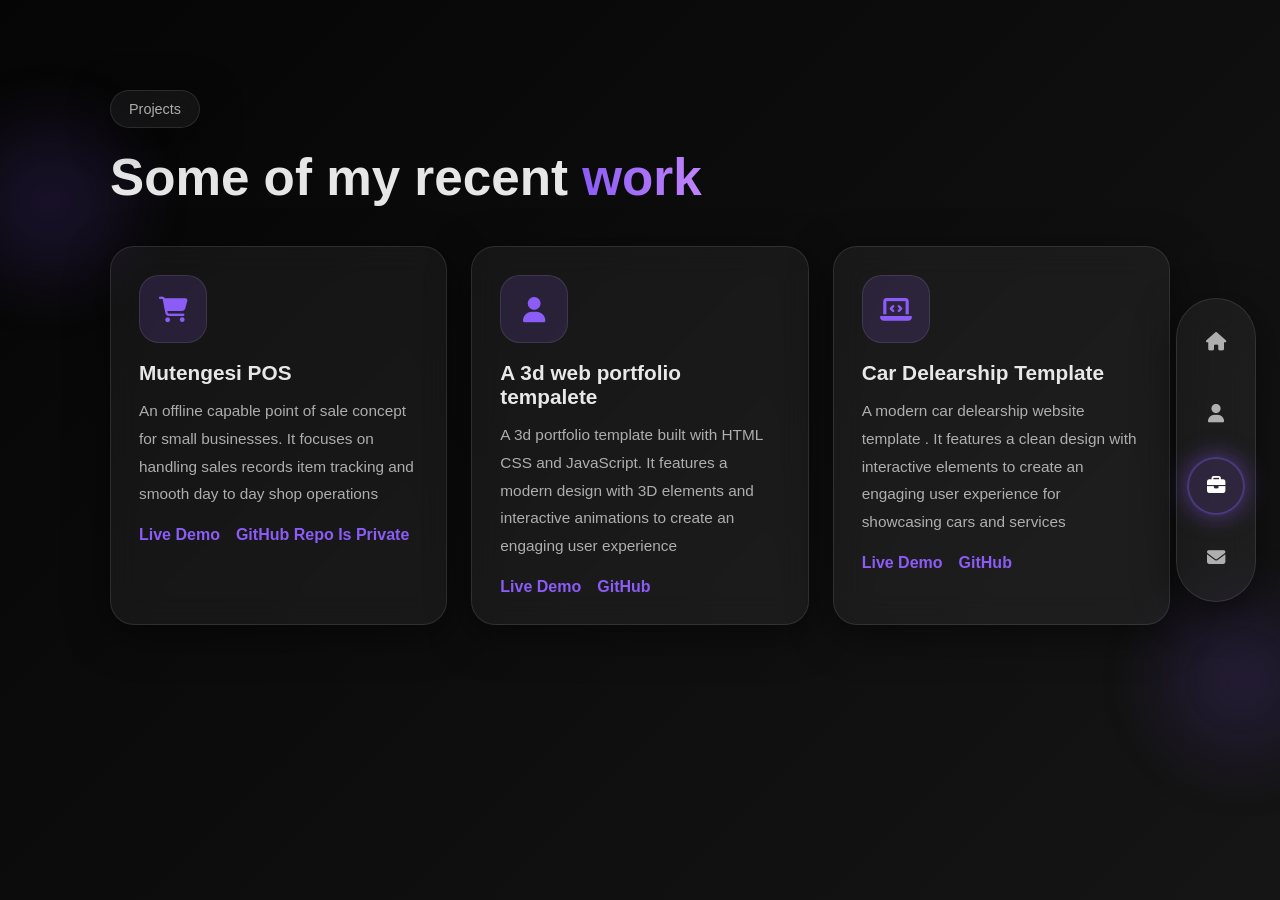
==== projects.html @ f09b7370 "first commit" ====
<!DOCTYPE html>
<html lang="en">
<head>
    <meta charset="UTF-8">
    <meta name="viewport" content="width=device-width, initial-scale=1.0">
    <title>Projects | Ghost Portfolio</title>
    <link rel="stylesheet" href="main.css">
    <link
        rel="stylesheet"
        href="https://cdnjs.cloudflare.com/ajax/libs/font-awesome/6.5.0/css/all.min.css"
    >
</head>
<body>
    
    <nav class="nav-bar" aria-label="Main navigation">
        <a href="index.html" class="nav-item">
            <i class="fa-solid fa-house"></i>
            <span class="tooltip">Home</span>
        </a>

        <a href="about.html" class="nav-item">
            <i class="fa-solid fa-user"></i>
            <span class="tooltip">About</span>
        </a>

        <a href="projects.html" class="nav-item active" aria-current="page">
            <i class="fa-solid fa-briefcase"></i>
            <span class="tooltip">Projects</span>
        </a>

        <a href="contact.html" class="nav-item">
            <i class="fa-solid fa-envelope"></i>
            <span class="tooltip">Contact</span>
        </a>
    </nav>

    <main class="page-section inner-page">
        <section class="page-header">
            <p class="section-tag glass-card">Projects</p>
            <h1 class="section-title">
                Some of my recent <span class="highlight">work</span>
            </h1>
          
        </section>

        <!-- CSS Grid layout for project cards -->
        <section class="projects-grid">
            <article class="project-card glass-card">
                <div class="project-image">
                    <i class="fa-solid fa-cart-shopping"></i>
                </div>
                <h2>Mutengesi POS</h2>
                <p class="body-text small-text">
                    An offline capable point of sale concept for small businesses.
                    It focuses on handling sales records item tracking and
                    smooth day to day shop operations
                </p>
                <div class="project-links">
                    <a href="https://mutengesi.vercel.app/home" target="_blank" rel="noopener noreferrer">Live Demo</a>
                    <a href="#" target="_blank" rel="noopener noreferrer">GitHub Repo Is Private</a>
                </div>
            </article>

            <article class="project-card glass-card">
                <div class="project-image">
                    <i class="fa-solid fa-user"></i>
                </div>
                <h2>A 3d web portfolio tempalete</h2>
                <p class="body-text small-text">
                  A 3d portfolio template built with HTML CSS and JavaScript. It features a modern design with 3D elements and interactive animations to create an engaging user experience
                </p>
                <div class="project-links">
                    <a href="https://ghostlio.vercel.app/" target="_blank" rel="noopener noreferrer">Live Demo</a>
                    <a href="https://github.com/Stile-1473/3D-Portfolio-Template" target="_blank" rel="noopener noreferrer">GitHub</a>
                </div>
            </article>

            <article class="project-card glass-card">
                <div class="project-image">
                    <i class="fa-solid fa-laptop-code"></i>
                </div>
                <h2>Car Delearship Template</h2>
                <p class="body-text small-text">
                   A modern car delearship website template . It features a clean design with interactive elements to create an engaging user experience for showcasing cars and services
                </p>
                <div class="project-links">
                    <a href="https://car-delearship-temp.vercel.app/" target="_blank" rel="noopener noreferrer">Live Demo</a>
                    <a href="https://github.com/Stile-1473/Car-Delearship-Temp" target="_blank" rel="noopener noreferrer">GitHub</a>
                </div>
            </article>
        </section>
    </main>
</body>
</html>
---- main.css ----
:root {
    --bg-gradient: linear-gradient(135deg, #050505, #0d0d0d, #151515);
    --glass-bg: rgba(255, 255, 255, 0.05);
    --glass-border: rgba(255, 255, 255, 0.1);
    --glass-blur: blur(16px);
    --accent-primary: #8b5cf6;
    --accent-hover: #7c3aed;
    --accent-soft: rgba(139, 92, 246, 0.15);
    --accent-glow: rgba(139, 92, 246, 0.5);
    --text-primary: rgba(255, 255, 255, 0.9);
    --text-secondary: rgba(255, 255, 255, 0.65);
    --shadow: 0 10px 40px rgba(0, 0, 0, 0.5);
    --glow: 0 0 25px var(--accent-glow);
    --transition: all 0.3s ease;
}

/* resetting all the defaults of box model..of every element in broweser to zero */
* {
    margin: 0;
    padding: 0;
    box-sizing: border-box;
}

/* setting a smooth scroll */
html {
    scroll-behavior: smooth;
}

/* addinmg a black background to the body of the website */
body {
    min-height: 100vh;
    background: var(--bg-gradient);
    color: var(--text-primary);
    font-family: "Segoe UI", Tahoma, Geneva, Verdana, sans-serif;
    position: relative;
    overflow-x: hidden;
}

/* creating glow like globes in the background */
body::before,
body::after {
    content: "";
    position: fixed;
    width: 260px;
    height: 260px;
    border-radius: 50%;
    background: radial-gradient(circle, rgba(109, 67, 206, 0.2), transparent 65%);
    filter: blur(18px);
    z-index: -1;
    pointer-events: none;
}

body::before {
    top: 8%;
    left: -80px;
}

body::after {
    right: -90px;
    bottom: 10%;
}


img {
    max-width: 100%;
    display: block;
}

a {
    color: inherit;
}

/* glass like card desing  */
.glass-card {
    background: var(--glass-bg);
    border: 1px solid var(--glass-border);
    backdrop-filter: var(--glass-blur);
    -webkit-backdrop-filter: var(--glass-blur);
    box-shadow: var(--shadow);
}

.page-section {
    padding: 80px 110px;
}

.inner-page {
    padding-top: 90px;
    padding-bottom: 90px;
}

.page-header {
    max-width: 760px;
    margin-bottom: 40px;
}

.section-tag,
.hero-badge {
    display: inline-block;
    padding: 10px 18px;
    border-radius: 999px;
    font-size: 0.9rem;
    color: var(--text-secondary);
    margin-bottom: 22px;
}

.section-title,
.hero-title {
    color: var(--text-primary);
    line-height: 1.1;
    margin-bottom: 20px;
}

.section-title {
    font-size: clamp(2.1rem, 4vw, 3.6rem);
}

.section-intro,
.body-text,
.hero-text {
    color: var(--text-secondary);
    line-height: 1.8;
}

.small-text {
    font-size: 0.96rem;
}

.card-title {
    font-size: 1.4rem;
    margin-bottom: 18px;
}

.content-card,
.summary-card,
.skill-card,
.timeline-item,
.project-card,
.contact-form {
    border-radius: 24px;
}

.content-card,
.summary-card,
.timeline-item,
.project-card,
.contact-form {
    padding: 28px;
}

.highlight {
    background: linear-gradient(90deg, #8b5cf6, #c084fc);
    -webkit-background-clip: text;
    -webkit-text-fill-color: transparent;
    background-clip: text;
}

/* buttons design */
.btn {
    display: inline-flex;
    align-items: center;
    justify-content: center;
    min-width: 150px;
    padding: 13px 24px;
    border-radius: 999px;
    text-decoration: none;
    font-size: 0.95rem;
    font-weight: 600;
    transition: var(--transition);
    border: 1px solid transparent;
}

.btn-primary {
    background: var(--accent-primary);
    color: #ffffff;
    box-shadow: 0 0 16px rgba(139, 92, 246, 0.35);
}

.btn-primary:hover {
    background: var(--accent-hover);
    transform: translateY(-3px);
    box-shadow: var(--glow);
}

.btn-outline {
    background: transparent;
    border-color: var(--glass-border);
    color: var(--text-primary);
}

.btn-outline:hover {
    background: var(--accent-soft);
    border-color: var(--accent-primary);
    box-shadow: var(--glow);
    transform: translateY(-3px);
}

/* navigation bar design*/
.nav-bar {
    position: fixed;
    top: 50%;
    right: 24px;
    transform: translateY(-50%);
    display: flex;
    flex-direction: column;
    gap: 14px;
    padding: 14px 10px;
    background: var(--glass-bg);
    border: 1px solid var(--glass-border);
    backdrop-filter: var(--glass-blur);
    -webkit-backdrop-filter: var(--glass-blur);
    border-radius: 999px;
    box-shadow: var(--shadow);
    z-index: 1000;
}

.nav-item {
    width: 58px;
    height: 58px;
    position: relative;
    display: flex;
    align-items: center;
    justify-content: center;
    border-radius: 50%;
    text-decoration: none;
    color: var(--text-secondary);
    transition: var(--transition);
}

.nav-item i {
    font-size: 1.15rem;
}

.nav-item:hover {
    color: var(--text-primary);
    background: var(--accent-soft);
    box-shadow: var(--glow);
    transform: translateX(-6px) scale(1.04);
}

.nav-item.active {
    color: #ffffff;
    background: var(--accent-soft);
    border: 2px solid rgba(139, 92, 246, 0.35);
    box-shadow: var(--glow);
}

.tooltip {
    position: absolute;
    top: 50%;
    right: 72px;
    transform: translateY(-50%) translateX(10px);
    padding: 10px 14px;
    border-radius: 999px;
    background: rgba(15, 15, 15, 0.95);
    border: 1px solid var(--glass-border);
    color: var(--text-primary);
    white-space: nowrap;
    font-size: 0.8rem;
    opacity: 0;
    pointer-events: none;
    transition: var(--transition);
}

.tooltip::after {
    content: "";
    position: absolute;
    top: 50%;
    right: -6px;
    width: 10px;
    height: 10px;
    transform: translateY(-50%) rotate(45deg);
    background: rgba(15, 15, 15, 0.95);
    border-top: 1px solid var(--glass-border);
    border-right: 1px solid var(--glass-border);
}

.nav-item:hover .tooltip {
    opacity: 1;
    transform: translateY(-50%) translateX(0);
}

/* hero sec*/
.hero-section {
    min-height: 100vh;
    display: grid;
    grid-template-columns: 1.15fr 0.85fr;
    align-items: center;
    gap: 42px;
}

.hero-content {
    max-width: 690px;
}

.hero-title {
    font-size: clamp(2.8rem, 6vw, 5.1rem);
}

.hero-text {
    max-width: 580px;
    margin-bottom: 30px;
    font-size: 1rem;
}

.hero-buttons {
    display: flex;
    flex-wrap: wrap;
    gap: 16px;
}

.hero-visual {
    display: flex;
    justify-content: center;
}

.profile-card {
    width: 100%;
    max-width: 340px;
    padding: 30px 24px;
    border-radius: 28px;
    text-align: center;
}

.profile-photo-frame {
    width: 150px;
    height: 150px;
    margin: 0 auto 22px;
    padding: 6px;
    border-radius: 50%;
    background: linear-gradient(135deg, rgba(140, 109, 214, 0.212), rgba(197, 142, 142, 0.08));
    box-shadow: var(--glow);
}

.profile-avatar-icon {
    width: 100%;
    height: 100%;
    display: grid;
    place-items: center;
    border-radius: 50%;
    background: rgba(255, 255, 255, 0.04);
    color: var(--accent-primary);
    font-size: 3.5rem;
}

.profile-card h2 {
    font-size: 1.55rem;
    margin-bottom: 8px;
}

.profile-card p {
    color: var(--text-secondary);
    margin-bottom: 22px;
}

.mini-info {
    display: grid;
    grid-template-columns: repeat(2, 1fr);
    gap: 14px;
}

.info-box {
    padding: 14px 12px;
    border-radius: 16px;
    background: rgba(255, 255, 255, 0.03);
    border: 1px solid var(--glass-border);
}

.info-box span {
    display: block;
    margin-bottom: 6px;
    color: var(--text-secondary);
    font-size: 0.78rem;
}

.info-box strong {
    font-size: 0.95rem;
}

/* About page */
.about-layout {
    display: grid;
    grid-template-columns: 1.2fr 0.8fr;
    gap: 24px;
    margin-bottom: 34px;
}

.about-summary {
    display: grid;
    gap: 24px;
}

.feature-icon {
    color: var(--accent-primary);
    font-size: 1.5rem;
    margin-bottom: 16px;
}

.skills-section,
.timeline-section {
    margin-top: 34px;
}

.section-heading {
    max-width: 680px;
    margin-bottom: 22px;
}

.skills-grid {
    display: grid;
    grid-template-columns: repeat(2, 1fr);
    gap: 20px;
}

.skill-card {
    padding: 22px;
}

.skill-header {
    display: flex;
    align-items: center;
    justify-content: space-between;
    margin-bottom: 12px;
    color: var(--text-primary);
    font-weight: 600;
}

.skill-bar {
    width: 100%;
    height: 12px;
    border-radius: 999px;
    background: rgba(255, 255, 255, 0.06);
    overflow: hidden;
    border: 1px solid rgba(255, 255, 255, 0.05);
}

.skill-bar span {
    display: block;
    height: 100%;
    border-radius: inherit;
    background: linear-gradient(90deg, var(--accent-primary), #b794f6);
    box-shadow: 0 0 12px rgba(139, 92, 246, 0.35);
}

.timeline {
    display: grid;
    gap: 20px;
}

.timeline-item {
    position: relative;
    padding-left: 32px;
}

.timeline-item::before {
    content: "";
    position: absolute;
    top: 33px;
    left: 14px;
    width: 2px;
    height: calc(100% - 12px);
    background: linear-gradient(var(--accent-primary), transparent);
}

.timeline-item:last-child::before {
    display: none;
}

.timeline-item::after {
    content: "";
    position: absolute;
    top: 26px;
    left: 8px;
    width: 14px;
    height: 14px;
    border-radius: 50%;
    background: var(--accent-primary);
    box-shadow: var(--glow);
}

.timeline-year {
    display: inline-block;
    margin-bottom: 10px;
    color: var(--accent-primary);
    font-size: 0.88rem;
    font-weight: 700;
    text-transform: uppercase;
    letter-spacing: 0.06em;
}

.timeline-item h3 {
    margin-bottom: 10px;
}

/* Projects page */
.projects-grid {
    display: grid;
    grid-template-columns: repeat(3, minmax(0, 1fr));
    gap: 24px;
}

.project-card {
    transition: var(--transition);
}

.project-card:hover {
    transform: translateY(-6px);
    box-shadow: var(--glow);
}

.project-image {
    width: 68px;
    height: 68px;
    display: grid;
    place-items: center;
    margin-bottom: 18px;
    border-radius: 20px;
    background: var(--accent-soft);
    border: 1px solid var(--glass-border);
}

.project-image i {
    font-size: 1.6rem;
    color: var(--accent-primary);
}

.project-card h2 {
    font-size: 1.3rem;
    margin-bottom: 12px;
}

.project-links {
    display: flex;
    flex-wrap: wrap;
    gap: 16px;
    margin-top: 18px;
}

.project-links a {
    color: var(--accent-primary);
    text-decoration: none;
    font-weight: 600;
}

.project-links a:hover {
    color: #c084fc;
}

/* Contact page */
.contact-layout {
    display: grid;
    grid-template-columns: 0.9fr 1.1fr;
    gap: 28px;
    align-items: start;
}

.contact-info-panel {
    display: grid;
    gap: 22px;
}

.contact-links {
    display: grid;
    gap: 14px;
}

.contact-link {
    display: flex;
    align-items: center;
    gap: 12px;
    padding: 16px 18px;
    border-radius: 20px;
    text-decoration: none;
    color: var(--text-primary);
    transition: var(--transition);
}

.contact-link:hover {
    transform: translateY(-4px);
    box-shadow: var(--glow);
}

.contact-link i {
    color: var(--accent-primary);
    font-size: 1.05rem;
}

.form-group {
    display: flex;
    flex-direction: column;
    margin-bottom: 18px;
}

.form-group label {
    margin-bottom: 8px;
    font-size: 0.92rem;
    font-weight: 600;
}

.form-group input,
.form-group textarea {
    width: 100%;
    padding: 14px 16px;
    border-radius: 14px;
    border: 1px solid var(--glass-border);
    background: rgba(255, 255, 255, 0.03);
    color: var(--text-primary);
    font: inherit;
    outline: none;
    transition: var(--transition);
}

.form-group input::placeholder,
.form-group textarea::placeholder {
    color: var(--text-secondary);
}

.form-group input:focus,
.form-group textarea:focus {
    border-color: var(--accent-primary);
    box-shadow: 0 0 0 4px rgba(139, 92, 246, 0.12);
}

textarea {
    resize: vertical;
    min-height: 140px;
}

/* Tablet layout */
@media (max-width: 992px) {
    .page-section {
        padding: 70px 50px;
    }

    .hero-section,
    .about-layout,
    .contact-layout,
    .projects-grid,
    .skills-grid {
        grid-template-columns: 1fr;
    }

    .hero-section {
        min-height: auto;
        padding-top: 110px;
        padding-bottom: 130px;
    }

    .hero-content {
        max-width: 100%;
        text-align: center;
    }

    .hero-text {
        margin-left: auto;
        margin-right: auto;
    }

    .hero-buttons {
        justify-content: center;
    }

    .hero-visual {
        justify-content: center;
    }
}

/* Mobile navigation and spacing */
@media (max-width: 768px) {
    .page-section {
        padding: 60px 22px;
    }

    .inner-page {
        padding-top: 50px;
        padding-bottom: 120px;
    }

    .hero-section {
        padding-top: 70px;
        padding-bottom: 130px;
    }

    .nav-bar {
        top: auto;
        right: 50%;
        bottom: 18px;
        transform: translateX(50%);
        flex-direction: row;
        gap: 10px;
        padding: 10px 14px;
    }

    .nav-item {
        width: 52px;
        height: 52px;
    }

    .nav-item:hover {
        transform: translateY(-4px) scale(1.03);
    }

    .tooltip {
        top: -48px;
        right: 50%;
        transform: translateX(50%) translateY(10px);
    }

    .tooltip::after {
        top: auto;
        bottom: -5px;
        right: 50%;
        transform: translateX(50%) rotate(135deg);
    }

    .nav-item:hover .tooltip {
        transform: translateX(50%) translateY(0);
    }

    .mini-info {
        grid-template-columns: 1fr;
    }

    .content-card,
    .summary-card,
    .timeline-item,
    .project-card,
    .contact-form {
        padding: 22px;
    }
}

@media (max-width: 480px) {
    .hero-title {
        font-size: 2.5rem;
    }

    .section-title {
        font-size: 2rem;
    }

    .profile-photo-frame {
        width: 130px;
        height: 130px;
    }

    .nav-item {
        width: 46px;
        height: 46px;
    }

    .nav-item i {
        font-size: 1rem;
    }

    .tooltip {
        font-size: 0.75rem;
        padding: 8px 12px;
    }
}
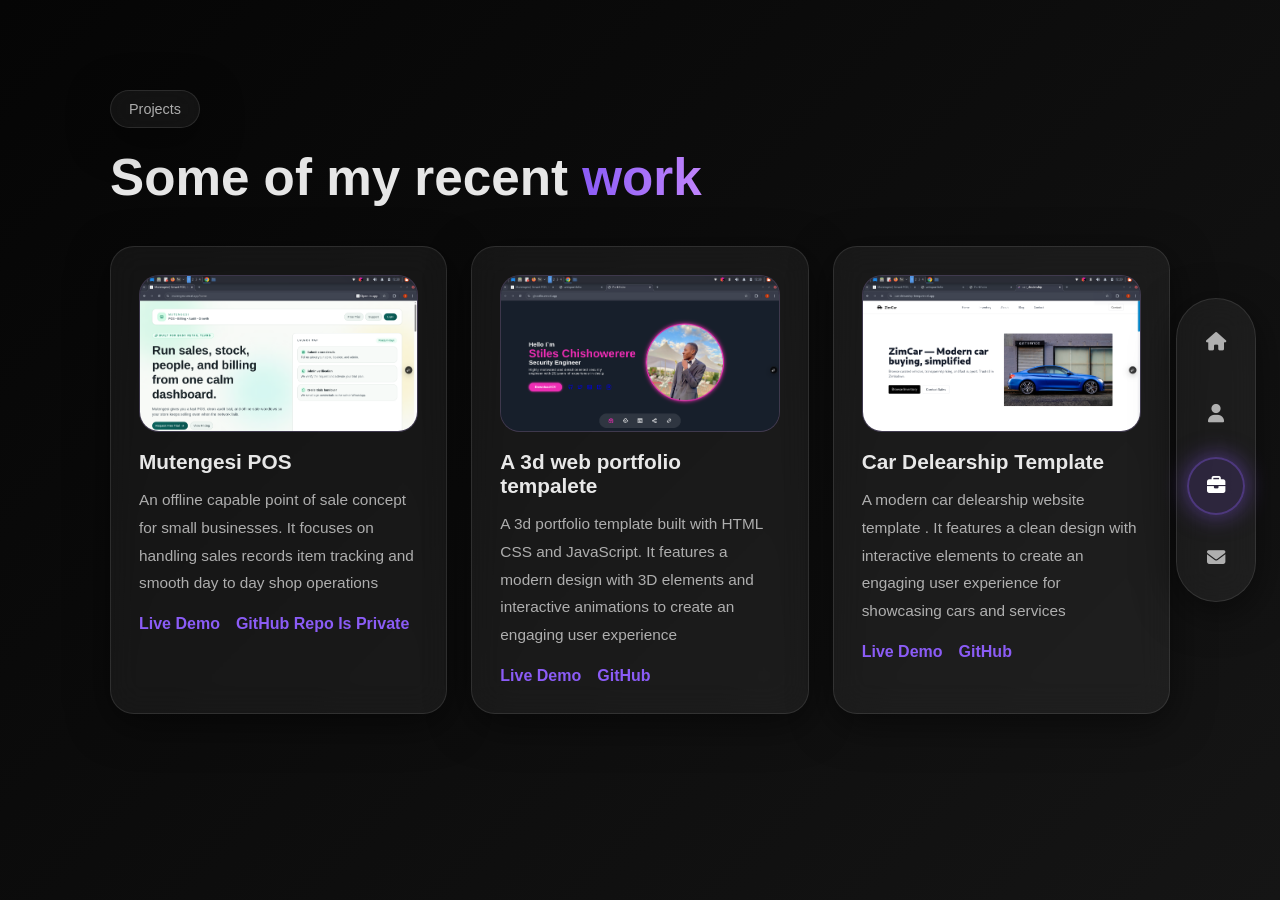
==== commit c6dfab0d: "Added Images and Fixed Gradient" ====
--- a/projects.html
+++ b/projects.html
@@ -47,7 +47,7 @@
         <section class="projects-grid">
             <article class="project-card glass-card">
                 <div class="project-image">
-                    <i class="fa-solid fa-cart-shopping"></i>
+                    <img src="Mutengesi.png" alt="Mutengesi POS project preview">
                 </div>
                 <h2>Mutengesi POS</h2>
                 <p class="body-text small-text">
@@ -63,7 +63,7 @@
 
             <article class="project-card glass-card">
                 <div class="project-image">
-                    <i class="fa-solid fa-user"></i>
+                    <img src="3d portfolio.png" alt="3D web portfolio template preview">
                 </div>
                 <h2>A 3d web portfolio tempalete</h2>
                 <p class="body-text small-text">
@@ -77,7 +77,7 @@
 
             <article class="project-card glass-card">
                 <div class="project-image">
-                    <i class="fa-solid fa-laptop-code"></i>
+                    <img src="Car Dealer.png" alt="Car dealership template preview">
                 </div>
                 <h2>Car Delearship Template</h2>
                 <p class="body-text small-text">
--- a/main.css
+++ b/main.css
@@ -12,6 +12,7 @@
     --shadow: 0 10px 40px rgba(0, 0, 0, 0.5);
     --glow: 0 0 25px var(--accent-glow);
     --transition: all 0.3s ease;
+
 }
 
 /* resetting all the defaults of box model..of every element in broweser to zero */
@@ -24,12 +25,18 @@
 /* setting a smooth scroll */
 html {
     scroll-behavior: smooth;
+    min-height: 100%;
+    background-color: #050505;
 }
 
 /* addinmg a black background to the body of the website */
 body {
     min-height: 100vh;
-    background: var(--bg-gradient);
+    min-height: 100dvh;
+    background-color: #050505;
+    background-image: var(--bg-gradient);
+    background-repeat: no-repeat;
+    background-size: cover;
     color: var(--text-primary);
     font-family: "Segoe UI", Tahoma, Geneva, Verdana, sans-serif;
     position: relative;
@@ -508,14 +515,19 @@
 }
 
 .project-image {
-    width: 68px;
-    height: 68px;
-    display: grid;
-    place-items: center;
+    width: 100%;
+    aspect-ratio: 16 / 9;
     margin-bottom: 18px;
     border-radius: 20px;
     background: var(--accent-soft);
     border: 1px solid var(--glass-border);
+    overflow: hidden;
+}
+
+.project-image img {
+    width: 100%;
+    height: 100%;
+    object-fit: cover;
 }
 
 .project-image i {
